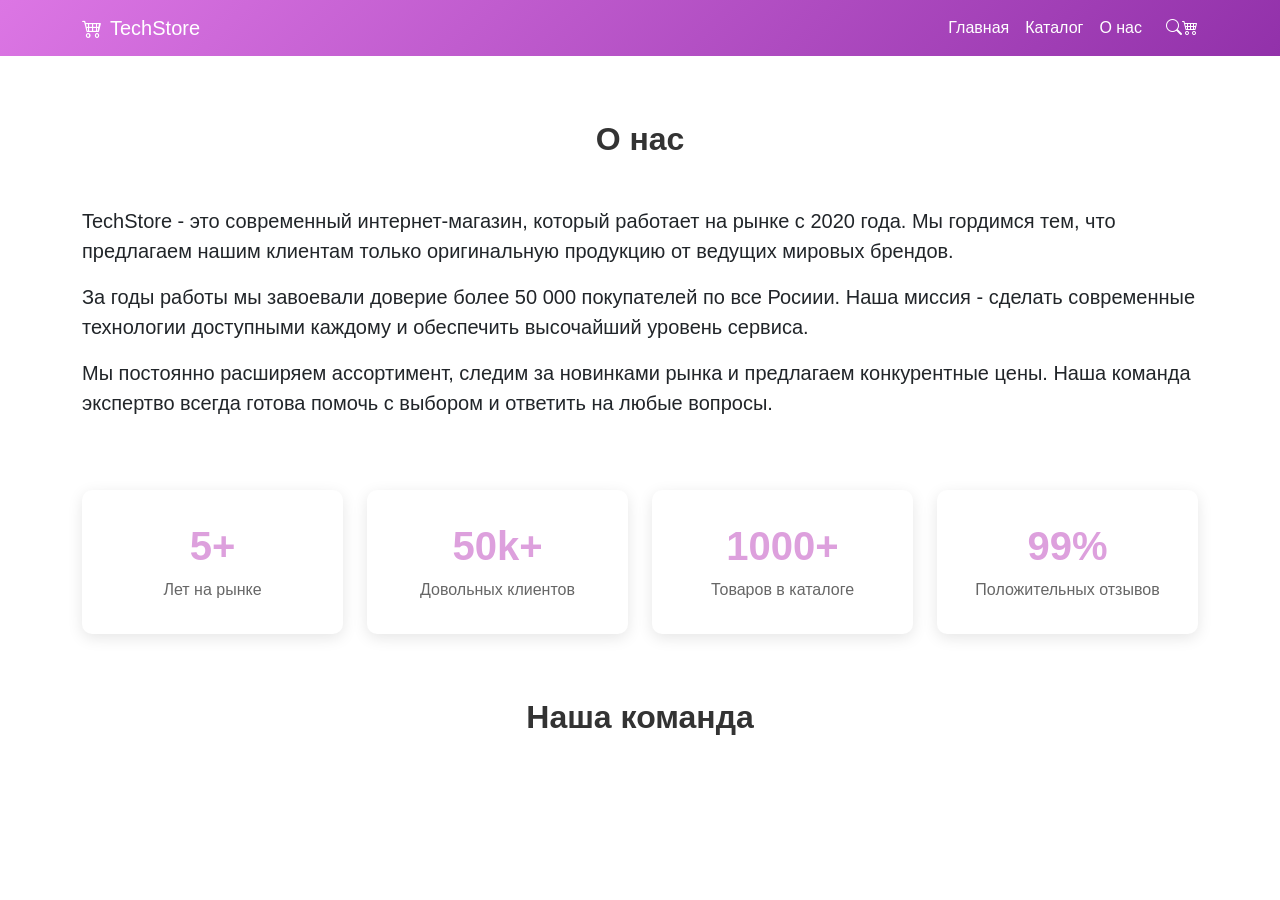
==== about.html @ 1abafa97 "Creating the about.html structure and the about us section" ====
<!DOCTYPE html>
<html lang="ru">
<head>
    <meta charset="UTF-8">
    <meta name="viewport" content="width=device-width, initial-scale=1.0">
    <title>TechStore - О нас</title>
    <!-- Bootstrap CSS -->
    <link rel="stylesheet" href="https://cdn.jsdelivr.net/npm/bootstrap-icons@1.11.3/font/bootstrap-icons.min.css" />
    
    <link
    href="https://cdn.jsdelivr.net/npm/bootstrap@5.3.8/dist/css/bootstrap.min.css"
    rel="stylesheet"
    integrity="sha384-sRIl4kxILFvY47J16cr9ZwB07vP4J8+LH7qKQnuqkuIAvNWLzeN8tE5YBujZqJLB"
    crossorigin="anonymous"
    />

    <!-- Custom CSS -->
    <link rel="stylesheet" href="css/style.css"/>
</head>
<body>
    <!--- Навигация --->
    <nav class="navbar navbar-expand-lg bg-custom">
        <div class="container">
            <a class="navbar-brand" href="index.html">
                <i class="bi bi-cart4 me-2"></i>TechStore
            </a>
            <button class="navbar-toggler" type="button" data-bs-toggle="collapse" data-bs-target="#navbarNav">
                <span class="navbar-toggler-icon"></span>
            </button>
            <div class="collapse navbar-collapse" id="navbarNav">
                <ul class="navbar-nav ms-auto">
                    <li class="nav-item"><a class="nav-link" href="index.html">Главная</a></li>
                    <li class="nav-item"><a class="nav-link" href="catalog.html">Каталог</a></li>
                    <li class="nav-item"><a class="nav-link" href="about.html">О нас</a></li>
                </ul>
                <div class="d-flex ms-3">
                    <a href="#" class="nav-link"><i class="bi bi-search"></i></a>
                    <a href="#" class="nav-link"><i class="bi bi-cart4"></i></a>
                </div>
            </div>
        </div>
    </nav>

    <!--- О нас --->
    <section class="achievement-section">
        <div class="container">
            <h2 class="section-title">О нас</h2>
            <p class="lead">
                <strong>TechStore</strong> - это современный интернет-магазин, который работает на рынке с 2020 года. Мы гордимся тем,
                что предлагаем нашим клиентам только оригинальную продукцию от ведущих мировых брендов.
            </p>
            <p class="lead">
                За годы работы мы завоевали доверие более <strong>50 000 покупателей</strong> по все Росиии. Наша миссия - сделать современные технологии
                доступными каждому и обеспечить высочайший уровень сервиса.
            </p>
            <p class="lead">
                Мы постоянно расширяем ассортимент, следим за новинками рынка и предлагаем конкурентные цены. Наша команда экспертво всегда готова помочь
                с выбором и ответить на любые вопросы. 
            </p>

            <div class="row g-4 mt-5">
                <div class="col-md-6 col-lg-3">
                    <div class="achievement-card">
                        <h2 class="achievement-number">5+</h2>
                        <p class="achievement-text">Лет на рынке</p>
                    </div>
                </div>

                <div class="col-md-6 col-lg-3">
                    <div class="achievement-card">
                        <h2 class="achievement-number">50k+</h2>
                        <p class="achievement-text">Довольных клиентов</p>
                    </div>
                </div>

                <div class="col-md-6 col-lg-3">
                    <div class="achievement-card">
                        <h2 class="achievement-number">1000+</h2>
                        <p class="achievement-text">Товаров в каталоге</p>
                    </div>
                </div>

                <div class="col-md-6 col-lg-3">
                    <div class="achievement-card">
                        <h2 class="achievement-number">99%</h2>
                        <p class="achievement-text">Положительных отзывов</p>
                    </div>
                </div>
            </div>
        </div>
    </section>

    <section class="team-section">
        <div class="container">
            <h2 class="section-title">Наша команда</h2>

            <div class="row g-4">
                <div class="col-md-6 col-lg-4">
                    <div class="team-card">
                        
                    </div>
                </div>
            </div>
        </div>
    </section>
    <script src="https://cdn.jsdelivr.net/npm/bootstrap@5.3.2/dist/js/bootstrap.bundle.min.js"></script>
</body>
</html>
---- css/style.css ----
body {
    font-family: 'Segoe UI', Tahoma, Geneva, Verdana, sans-serif;
}

section {
    scroll-margin-top: 70px;
}

.bg-custom {
    /* background-color: #b385f0; */
    background: linear-gradient(135deg, #dc76e4 0%, #9231aa 100%);
}

.navbar-brand, .navbar-nav .nav-link, d-flex, .nav-link {
    color: white;
}

.navbar-nav .nav-link:hover,
.container .navbar-brand:hover,  
.d-flex .nav-link:hover{
    color: #ff07de;
}

.section-title {
    text-align: center;
    margin-bottom: 3rem;
    font-weight: bold;
    color: #333;
}

.hero-section {
    background: linear-gradient(135deg, #e485ec 0%, #471753 100%);
    min-height: 30vh;
    padding-top: 76px;
    padding-bottom: 4rem;
    display: flex;
    align-items: center;
    text-align: center;
    color: white;
}

.hero-title {
    font-size: 3rem;
    font-weight: bold;
    margin-bottom: 1rem;
}

.hero-text {
    font-size: 1.25rem;
    margin-bottom: 1.5rem;
}

.btn-custom {
    display: inline-block;
    background-color: plum;
    color: white;
    padding: 12px 30px;
    border-radius: 30px;
    font-size: 1.1rem;
    font-weight: 500;
    text-decoration: none;
    transition: all 0.3 ease;
    border: none;
    cursor: pointer;
}

.btn-custom:hover {
    transform: translateY(-3px);
    box-shadow: 0 6px 20px rgba(0, 0, 0, 0.3);
    background-color: #ff07de;
    
}

.popular-product {
    padding-top: 4rem;
    padding-bottom: 4rem;
}

.product-card {
    border: none;
    border-radius: 10px;
    overflow: hidden;
    box-shadow: 0 4px 15px rgba(0, 0, 0, 0.1);
    transition: transform 0.3s ease, box-shadow 0.3s ease;
    margin-bottom: 1rem;
    background: white;
}

.product-card:hover {
    transform: translateY(-10px);
    box-shadow: 0 10px 30px rgba(0, 0, 0, 0.2);
    cursor: pointer;
}

.product-img {
    width: 100%;
    height: 300px;
    display: block;
}

.product-card-body {
    padding: 1rem;
}

.product-card-title {
    margin-bottom: 0.5rem;
    font-weight: 600;
    color: #333;
}

.product-card-text {
    color: #6c757d;
    margin-bottom: 0;
}

.btn-cart {
    background-color: plum;
    color: white;
    padding: 10px 20px;
    border-radius: 25px;
    border: none;
    cursor: pointer;
    width: 100%;
    margin-top: auto;
}

.btn-cart:hover {
    background-color: #ff07de;
    transform: translateY(-2px);
    box-shadow: 0 4px 10px rgba(0, 0, 0, 0.2);
}

.badge {
    font-size: 15px;
}

.rating-count {
    color: #6c757d;
}

.benefit-card {
    text-align: center;
    padding: 2rem 1rem;
    background: white;
    border-radius: 10px;
    box-shadow: 0 4px 15px rgba(0, 0, 0, 0.1);
    height: 100%;
    transition: transform 0.3s ease
}

.benefit-card:hover {
    transform: scale(1.02);
}

.benefit-icon {
    font-size: 3rem;
    color: plum;
    margin-bottom: 1rem;
    display: block;
}

.benefit-title {
    font-weight: 600;
    margin-bottom: 0.5rem;
    color: #333;
}

.benefit-text {
    color: #666;
}

.achievement-section {
    padding-top: 4rem;
    padding-bottom: 4rem;
}

.achievement-card {
    text-align: center;
    padding: 2rem 1rem;
    background: white;
    border-radius: 10px;
    box-shadow: 0 4px 15px rgba(0, 0, 0, 0.1);
    height: 100%;
    transition: transform 0.3 ease;
}

.achievement-card:hover {
    transform: scale(1.02);
}

.achievement-number {
    font-size: 2.5rem;
    font-weight: bold;
    color: plum;
    margin-bottom: 0.5rem;
    line-height: 1.2;
}

.achievement-text {
    color: #666;
    font-size: 1rem;
    margin-bottom: 0;
}
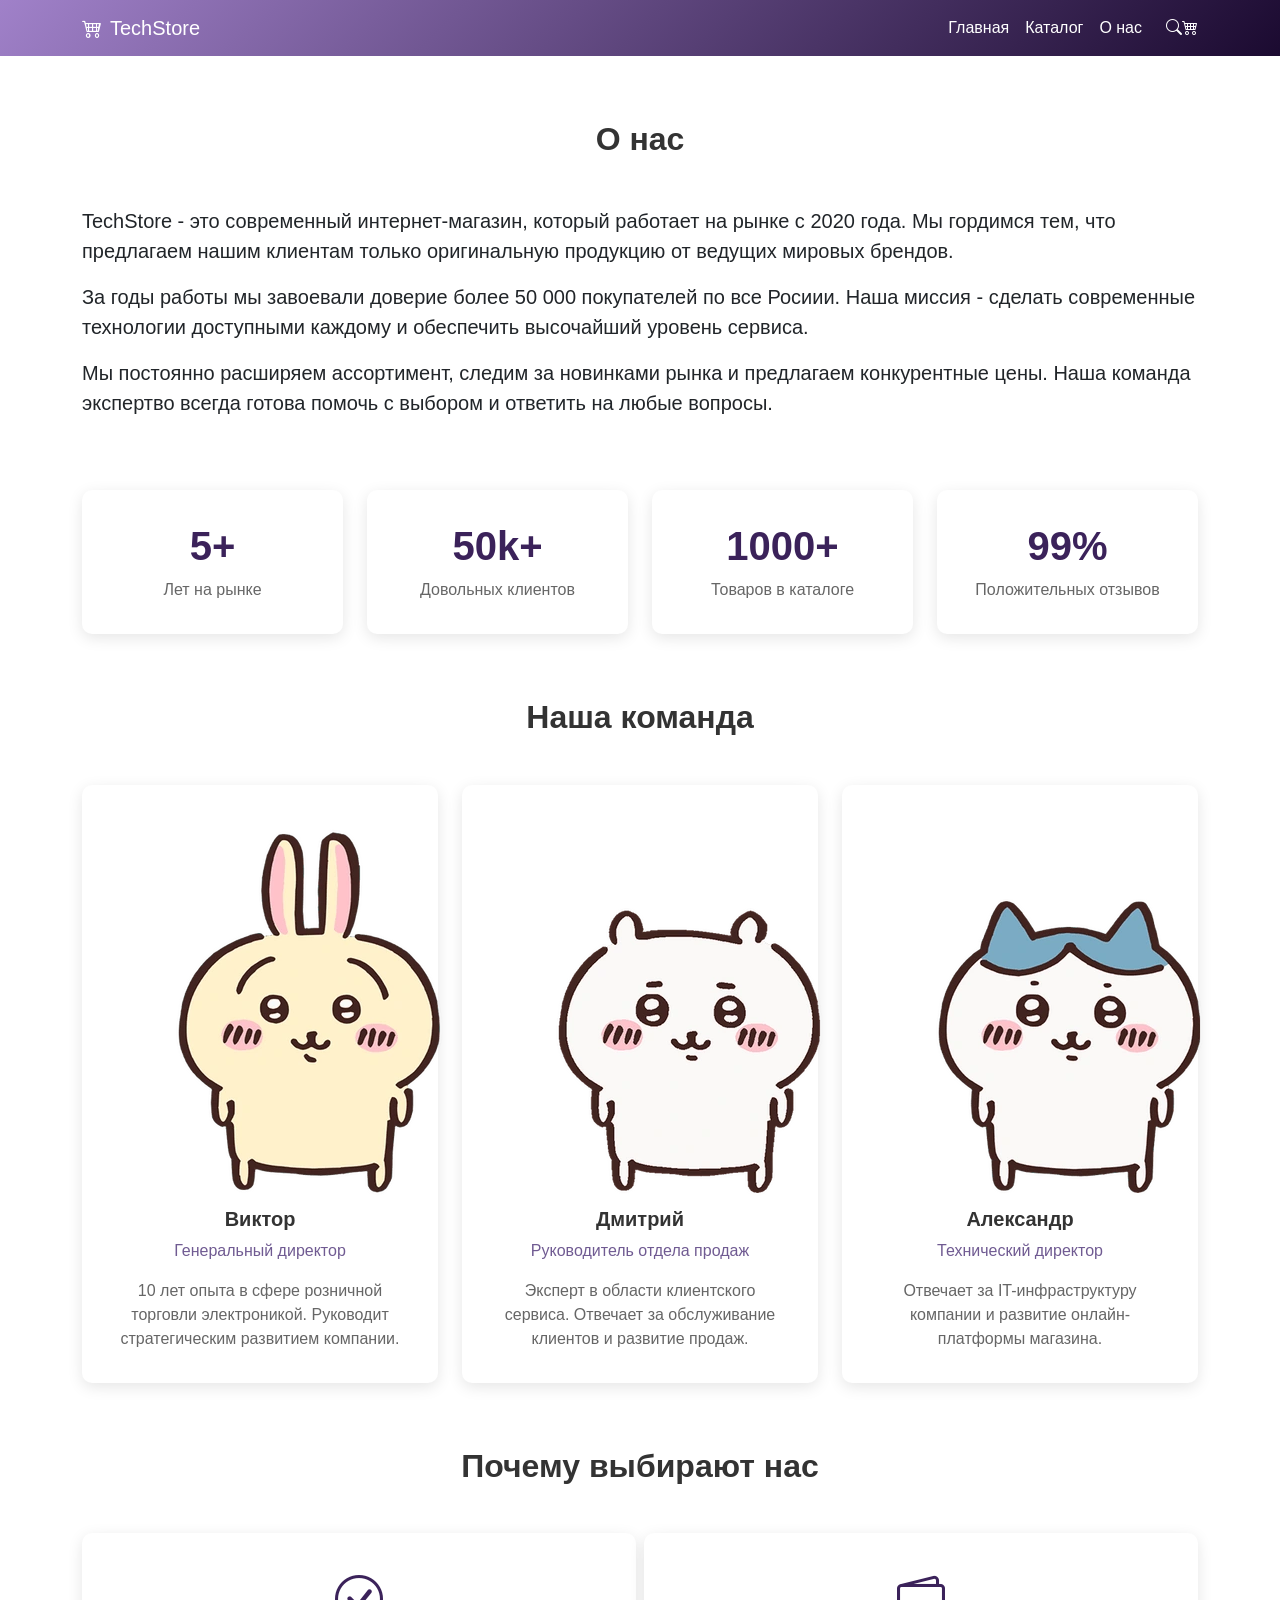
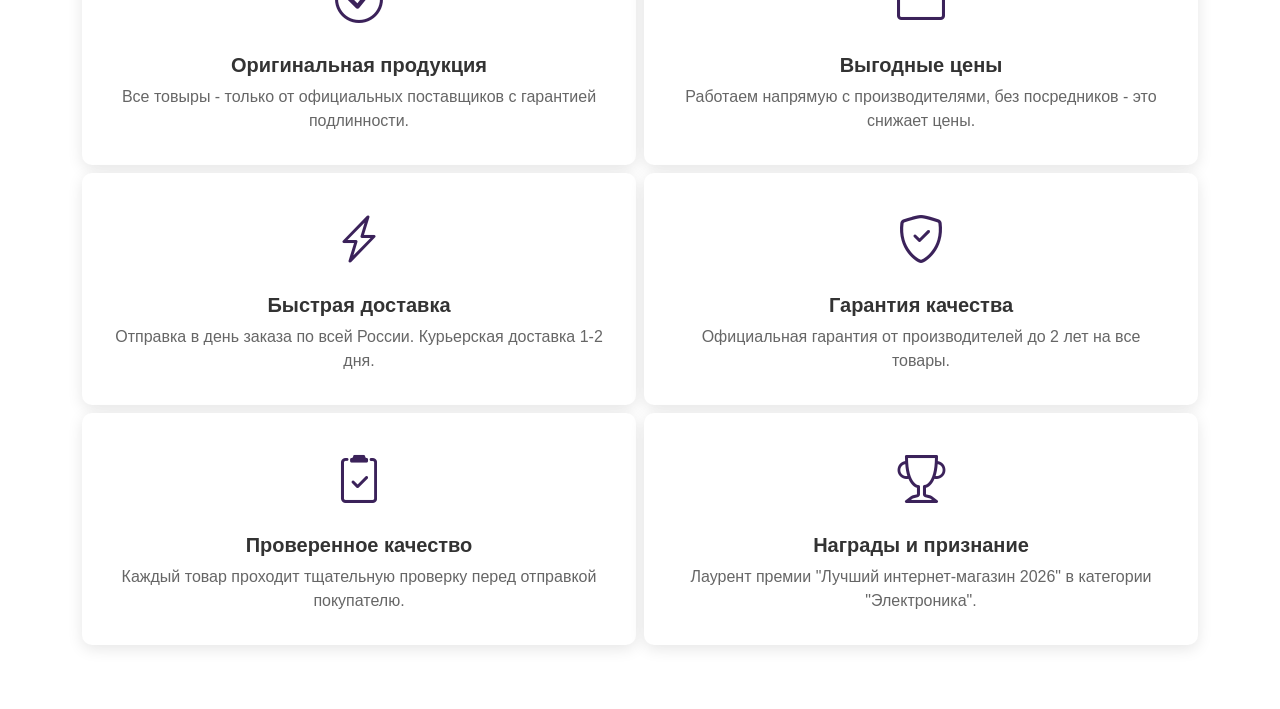
==== commit ad9729d0: "Creating the complete about.html file structure and styles" ====
--- a/about.html
+++ b/about.html
@@ -90,14 +90,126 @@
         </div>
     </section>
 
+    <!--- Наша команда --->
     <section class="team-section">
         <div class="container">
             <h2 class="section-title">Наша команда</h2>
 
             <div class="row g-4">
+                <!--- Работник 1 --->
                 <div class="col-md-6 col-lg-4">
                     <div class="team-card">
-                        
+                        <img src="/img/about/worker1.png" class="team-img" alt="Виктор">
+                        <h5 class="team-name">Виктор</h5>
+                        <p class="team-position">Генеральный директор</p>
+                        <p class="team-text">10 лет опыта в сфере розничной торговли электроникой. Руководит стратегическим развитием компании.</p>
+                    </div>
+                </div>
+
+                <!--- Работник 2 --->
+                <div class="col-md-6 col-lg-4">
+                    <div class="team-card">
+                        <img src="/img/about/worker2.png" class="team-img" alt="Дмитрий">
+                        <h5 class="team-name">Дмитрий</h5>
+                        <p class="team-position">Руководитель отдела продаж</p>
+                        <p class="team-text">Эксперт в области клиентского сервиса. Отвечает за обслуживание клиентов и развитие продаж.</p>
+                    </div>
+                </div>
+
+                <!--- Работник 3 --->
+                <div class="col-md-6 col-lg-4">
+                    <div class="team-card">
+                        <img src="/img/about/worker3.png" class="team-img" alt="Виталий">
+                        <h5 class="team-name">Александр</h5>
+                        <p class="team-position">Технический директор</p>
+                        <p class="team-text">Отвечает за IT-инфраструктуру компании и развитие онлайн-платформы магазина.</p>
+                    </div>
+                </div>
+            </div>
+        </div>
+    </section>
+
+    <!--- Почему выбирают нас --->
+    <section class="choice-section">
+        <div class="container">
+            <h2 class="section-title">Почему выбирают нас</h2>
+            <div class="row g-2">
+
+                <!--- Преимущество 1 --->
+                <div class="col-md-6 col-lg-6">
+                    <div class="advantage-card">
+                        <div class="advantage-icon">
+                            <i class="bi bi-check-circle"></i>
+                        </div>
+                        <div class="advantage-content">
+                            <h5 class="advantage-title">Оригинальная продукция</h5>
+                            <p class="advantage-text">Все товыры - только от официальных поставщиков с гарантией подлинности.</p>
+                        </div>
+                    </div>
+                </div>
+
+                <!--- Преимущество 2 --->
+                <div class="col-md-6 col-lg-6">
+                    <div class="advantage-card">
+                        <div class="advantage-icon">
+                            <i class="bi bi-wallet2"></i>
+                        </div>
+                        <div class="advantage-content">
+                            <h5 class="advantage-title">Выгодные цены</h5>
+                            <p class="advantage-text">Работаем напрямую с производителями, без посредников - это снижает цены.</p>
+                        </div>
+                    </div>
+                </div>
+
+                <!--- Преимущество 3 --->
+                <div class="col-md-6 col-lg-6">
+                    <div class="advantage-card">
+                        <div class="advantage-icon">
+                            <i class="bi bi-lightning-charge"></i>
+                        </div>
+                        <div class="advantage-content">
+                            <h5 class="advantage-title">Быстрая доставка</h5>
+                            <p class="advantage-text">Отправка в день заказа по всей России. Курьерская доставка 1-2 дня.</p>
+                        </div>
+                    </div>
+                </div>
+
+                <!--- Преимущество 4 --->
+                <div class="col-md-6 col-lg-6">
+                    <div class="advantage-card">
+                        <div class="advantage-icon">
+                            <i class="bi bi-shield-check"></i>
+                        </div>
+                        <div class="advantage-content">
+                            <h5 class="advantage-title">Гарантия качества</h5>
+                            <p class="advantage-text">Официальная гарантия от производителей до 2 лет на все товары.</p>
+                        </div>
+                    </div>
+                </div>
+
+                <!--- Преимущество 5 --->
+                <div class="col-md-6 col-lg-6">
+                    <div class="advantage-card">
+                        <div class="advantage-icon">
+                            <i class="bi bi-clipboard2-check"></i>
+                        </div>
+                        <div class="advantage-content">
+                            <h5 class="advantage-title">Проверенное качество</h5>
+                            <p class="advantage-text">Каждый товар проходит тщательную проверку перед отправкой покупателю.</p>
+                        </div>
+                    </div>
+                </div>
+
+                <!--- Преимущество 6 --->
+                <div class="col-md-6 col-lg-6">
+                    <div class="advantage-card">
+                        <div class="advantage-icon">
+                            <i class="bi bi-trophy"></i>
+                        </div>
+                        <div class="advantage-content">
+                            <h5 class="advantage-title">Награды и признание</h5>
+                            <p class="advantage-text">Лаурент премии "Лучший интернет-магазин 2026" в категории "Электроника".</p>
+                        </div>
                     </div>
                 </div>
             </div>
--- a/css/style.css
+++ b/css/style.css
@@ -8,7 +8,7 @@
 
 .bg-custom {
     /* background-color: #b385f0; */
-    background: linear-gradient(135deg, #dc76e4 0%, #9231aa 100%);
+    background: linear-gradient(135deg, #a081c9 0%, #1b0a30 100%);
 }
 
 .navbar-brand, .navbar-nav .nav-link, d-flex, .nav-link {
@@ -18,7 +18,7 @@
 .navbar-nav .nav-link:hover,
 .container .navbar-brand:hover,  
 .d-flex .nav-link:hover{
-    color: #ff07de;
+    color: #8033fd;
 }
 
 .section-title {
@@ -29,7 +29,11 @@
 }
 
 .hero-section {
-    background: linear-gradient(135deg, #e485ec 0%, #471753 100%);
+    /* background: linear-gradient(135deg, #e485ec 0%, #471753 100%); */
+    background: url(/img/background/background1.png);
+    background-size: cover;
+    background-position: center;
+    background-repeat: no-repeat;
     min-height: 30vh;
     padding-top: 76px;
     padding-bottom: 4rem;
@@ -52,7 +56,7 @@
 
 .btn-custom {
     display: inline-block;
-    background-color: plum;
+    background-color: rgb(59, 34, 90);
     color: white;
     padding: 12px 30px;
     border-radius: 30px;
@@ -67,7 +71,7 @@
 .btn-custom:hover {
     transform: translateY(-3px);
     box-shadow: 0 6px 20px rgba(0, 0, 0, 0.3);
-    background-color: #ff07de;
+    background-color: #705b92;
     
 }
 
@@ -114,7 +118,7 @@
 }
 
 .btn-cart {
-    background-color: plum;
+    background-color: rgb(59, 34, 90);
     color: white;
     padding: 10px 20px;
     border-radius: 25px;
@@ -125,7 +129,7 @@
 }
 
 .btn-cart:hover {
-    background-color: #ff07de;
+    background-color: #705b92;
     transform: translateY(-2px);
     box-shadow: 0 4px 10px rgba(0, 0, 0, 0.2);
 }
@@ -154,7 +158,7 @@
 
 .benefit-icon {
     font-size: 3rem;
-    color: plum;
+    color: rgb(59, 34, 90);
     margin-bottom: 1rem;
     display: block;
 }
@@ -191,7 +195,7 @@
 .achievement-number {
     font-size: 2.5rem;
     font-weight: bold;
-    color: plum;
+    color: rgb(59, 34, 90);
     margin-bottom: 0.5rem;
     line-height: 1.2;
 }
@@ -200,4 +204,85 @@
     color: #666;
     font-size: 1rem;
     margin-bottom: 0;
+}
+
+.team-card {
+    text-align: center;
+    padding: 2rem;
+    background: white;
+    border-radius: 10px;
+    box-shadow: 0 4px 15px rgba(0, 0, 0, 0.1);
+    transition: transform 0.3 ease;
+    height: 100%;
+}
+
+.team-card:hover {
+    transform: translateY(-5px);
+    box-shadow: 0 4px 15px rgba(0, 0, 0, 0.1);
+}
+.team-img {
+    width: 200;
+    height: 200;
+}
+
+.team-name {
+    font-size: 1.25rem;
+    font-weight: 600;
+    margin-bottom: 0.5rem;
+    color: #333;
+}
+
+.team-position {
+    color: #705b92;
+    font-size: 1rem;
+    margin-bottom: 1rem;
+}
+
+.team-text {
+    color: #666;
+    font-size: 1rem;
+    margin-bottom: 0;
+}
+
+.choice-section {
+    padding-top: 4rem;
+    padding-bottom: 4rem;
+}
+
+.advantage-card {
+    text-align: center;
+    padding: 2rem;
+    background: white;
+    border-radius: 10px;
+    box-shadow: 0 4px 15px rgba(0, 0, 0, 0.1);
+    transition: transform 0.3 ease;
+    height: 100%;
+}
+
+.advantage-card:hover {
+    transform: translatey(-5px);
+    box-shadow: 0 4px 15px rgba(0, 0, 0, 0.1);
+}
+
+.advantage-icon {
+    font-size: 3rem;
+    color: rgb(59, 34, 90);
+    margin-bottom: 1rem;
+    display: block;
+}
+
+.advantage-content {
+    flex-grow: 1;
+}
+
+.advantage-title {
+    font-weight: 600;
+    margin-bottom: 0.5rem;
+    color: #333;
+}
+
+.advantage-text {
+    color: #666;
+    font-size: 1rem;
+    margin-bottom: 0;
 }
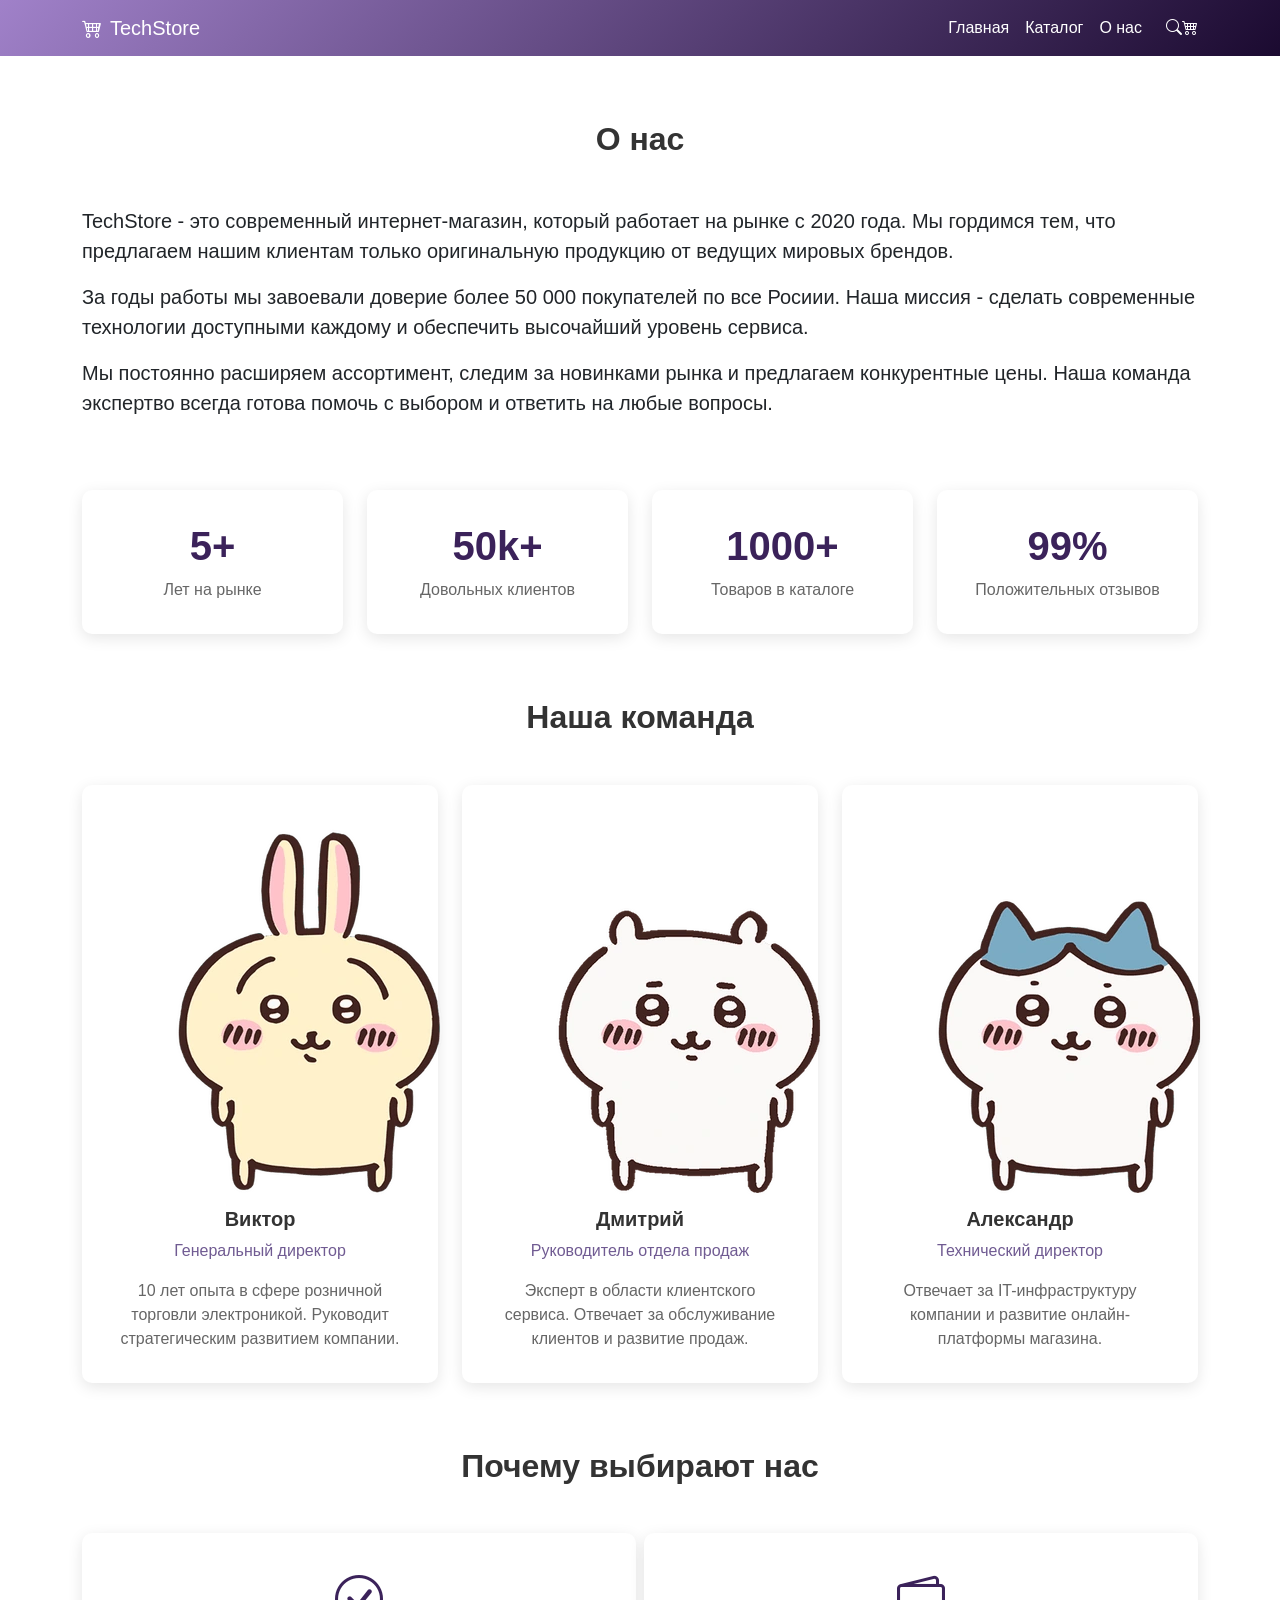
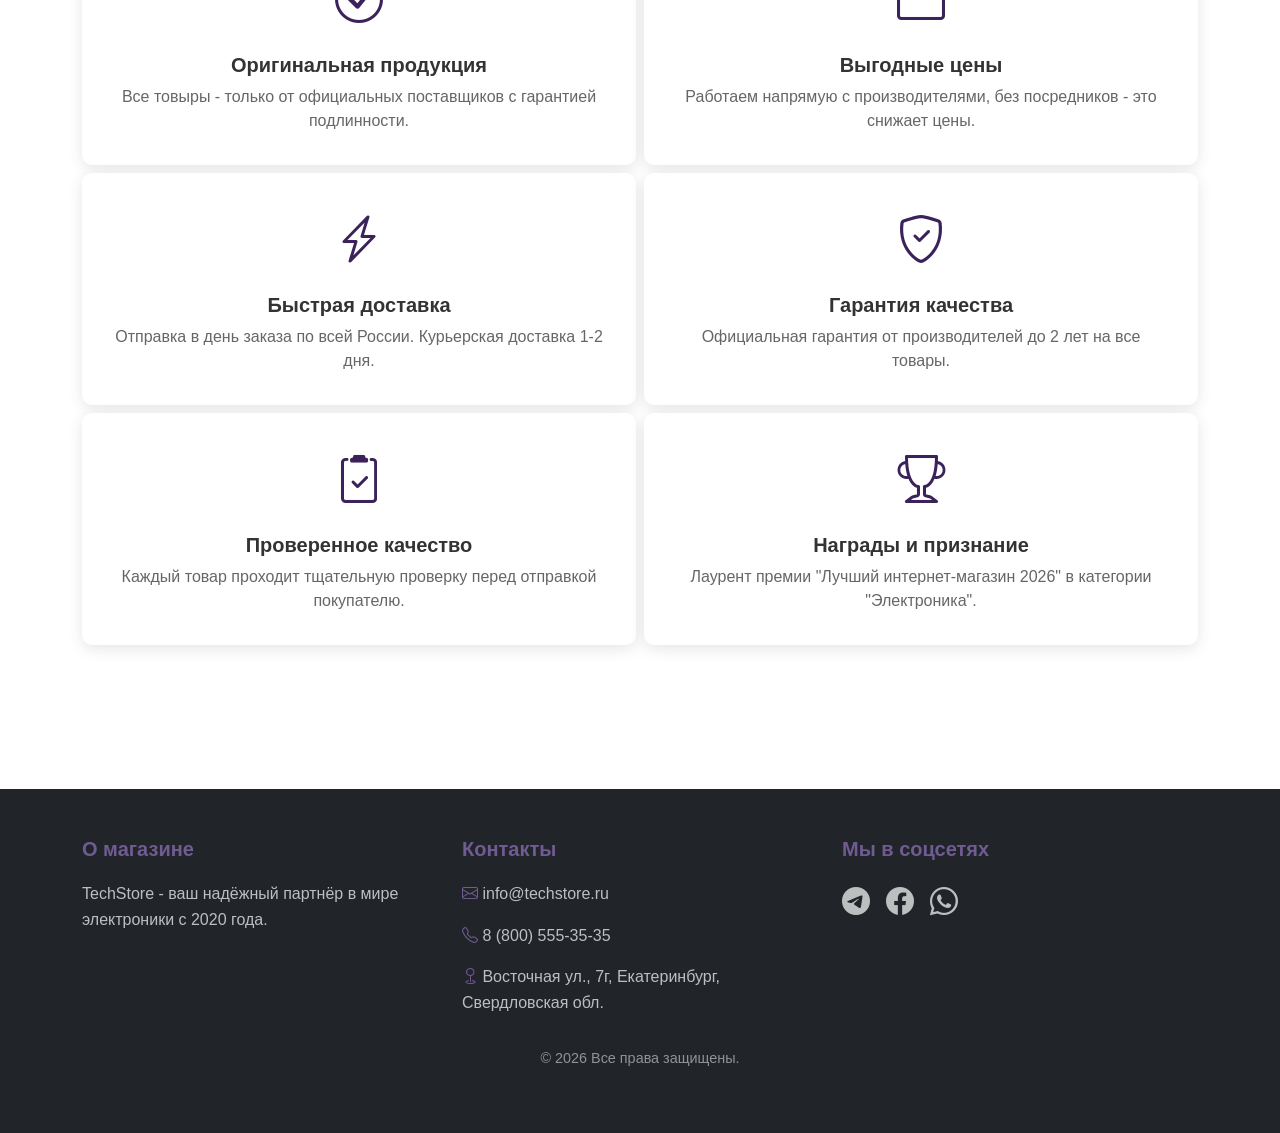
==== commit 8fec5eb5: "Creating and styling a footer" ====
--- a/about.html
+++ b/about.html
@@ -215,6 +215,33 @@
             </div>
         </div>
     </section>
+
+    <!--- Footer --->
+    <footer class="footer">
+        <div class="container">
+            <div class="row footer-row">
+                <div class="col-md-4 footer-col">
+                    <h5 class="footer-title">О магазине</h5>
+                    <p class="footer-text">TechStore - ваш надёжный партнёр в мире электроники с 2020 года.</p>
+                </div>
+                <div class="col-md-4 footer-col">
+                    <h5 class="footer-title">Контакты</h5>
+                    <p class="footer-text"><i class="bi bi-envelope"></i> info@techstore.ru</p>
+                    <p class="footer-text"><i class="bi bi-telephone"></i> 8 (800) 555-35-35</p>
+                    <p class="footer-text"><i class="bi bi-geo"></i> Восточная ул., 7г, Екатеринбург, Свердловская обл.</p>
+                    <p class="footer-copyright">&copy; 2026 Все права защищены.</p>
+                </div>
+                <div class="col-md-4 footer-col">
+                    <h5 class="footer-title">Мы в соцсетях</h5>
+                    <div class="social-links">
+                        <a href="#" class="social-link"><i class="bi bi-telegram"></i></a>
+                        <a href="#" class="social-link"><i class="bi bi bi-facebook"></i></a>
+                        <a href="#" class="social-link"><i class="bi bi-whatsapp"></i></a>
+                    </div>
+                </div>
+            </div>
+        </div>
+    </footer>
     <script src="https://cdn.jsdelivr.net/npm/bootstrap@5.3.2/dist/js/bootstrap.bundle.min.js"></script>
 </body>
 </html>
--- a/css/style.css
+++ b/css/style.css
@@ -285,4 +285,70 @@
     color: #666;
     font-size: 1rem;
     margin-bottom: 0;
+}
+
+.footer {
+    margin-top: 5rem;
+    background-color: #212529;
+    color: white;
+    padding: 3rem 0 1.5rem;
+}
+
+.footer-row {
+    display: flex;
+}
+
+.footer-col {
+    margin-bottom: 1.5rem;
+}
+
+.footer-title {
+    color: #705b92;
+    margin-bottom: 1.25rem;
+    font-weight: 600;
+}
+
+.footer-text {
+    color: rgba(255, 255, 255, 0.7);
+    line-height: 1.6;
+}
+
+.footer-text i {
+    color: #705b92;
+}
+
+.footer-copyright {
+    margin-top: 2rem;
+    text-align: center;
+    color: rgba(255, 255, 255, 0.5);
+    font-size: 0.9rem;
+}
+
+.footer-links {
+    list-style: none;
+    padding: 0;
+    margin: 0;
+}
+
+.footer-link {
+    color: rgba(255, 255, 255, 0.7);
+    text-decoration: none;
+    transition: color 0.3s ease;
+    line-height: 2;
+}
+
+.social-links {
+    display: flex;
+    gap: 1rem;
+}
+
+.social-link {
+    color: rgba(255, 255, 255, 0.7);
+    font-size: 1.75rem;
+    transition: color 0.3s ease;
+    text-decoration: none;
+}
+
+.social-link:hover {
+    color: #705b92;
 }
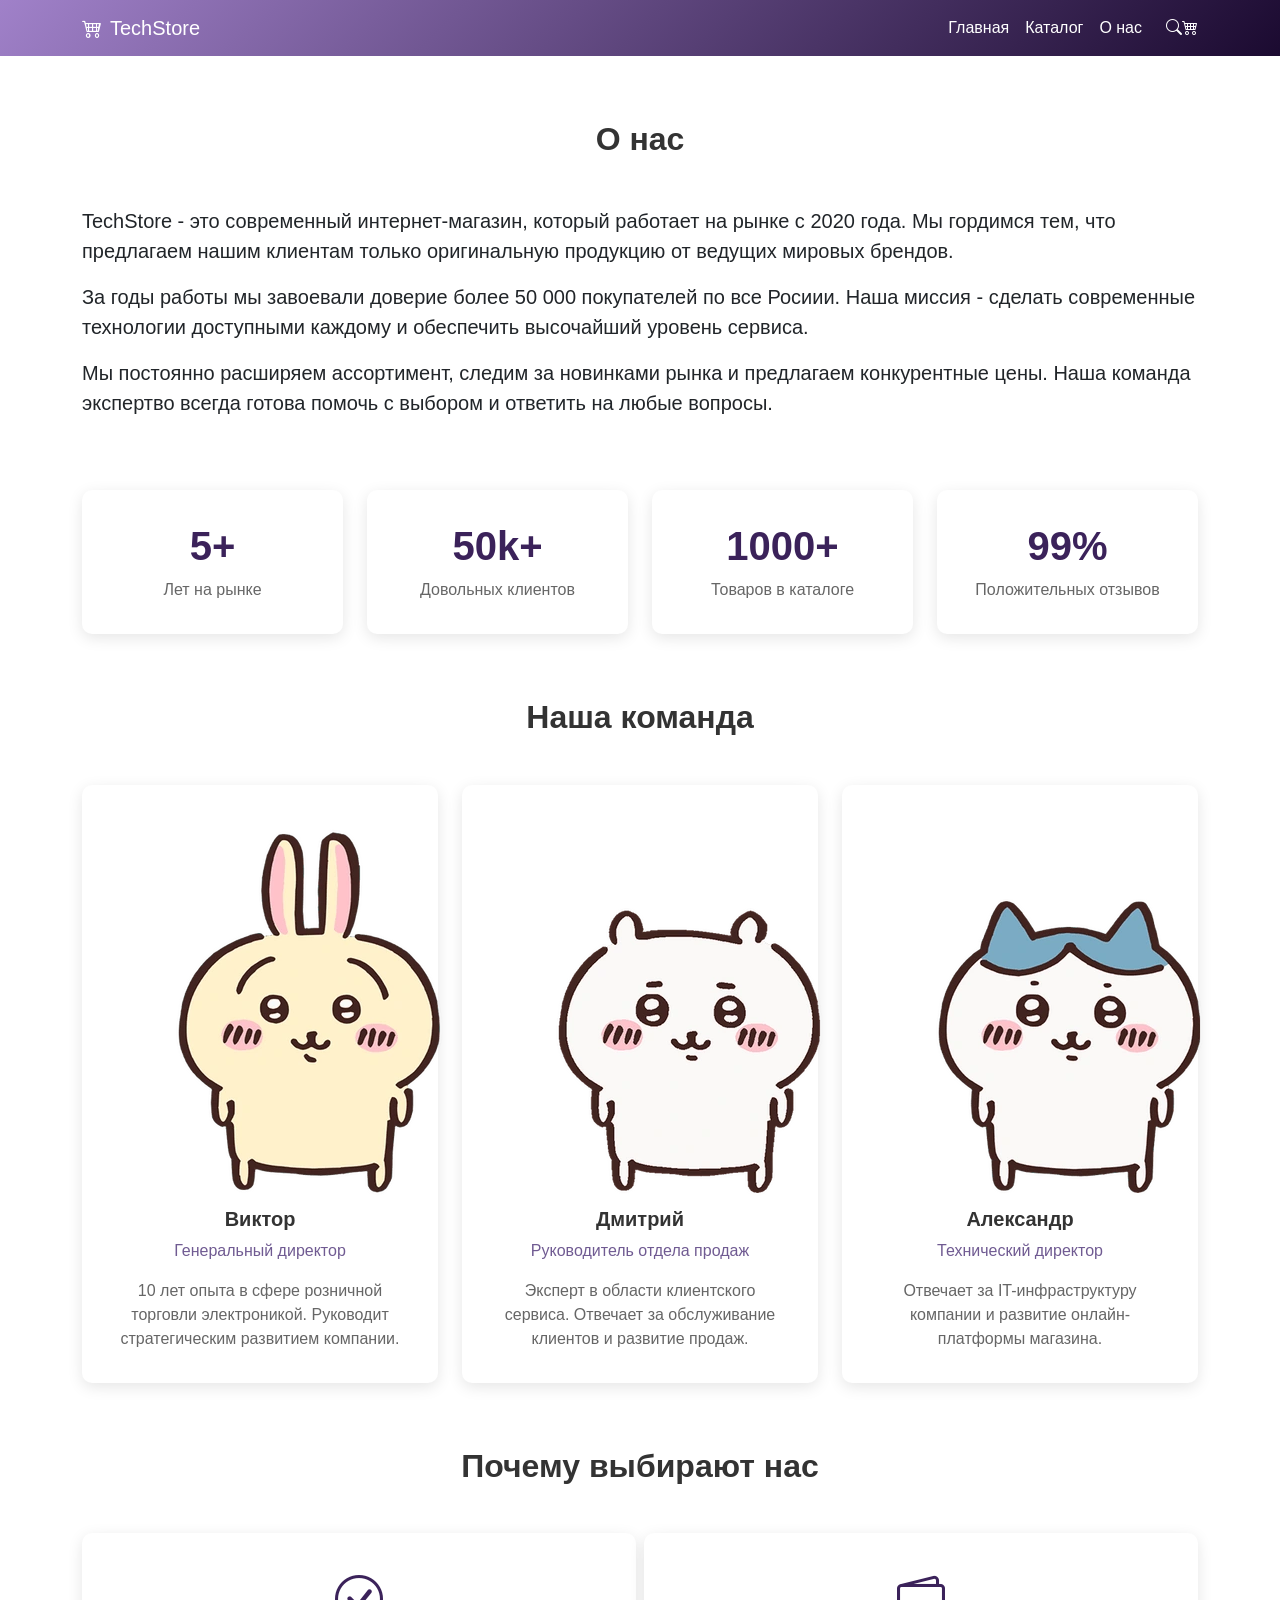
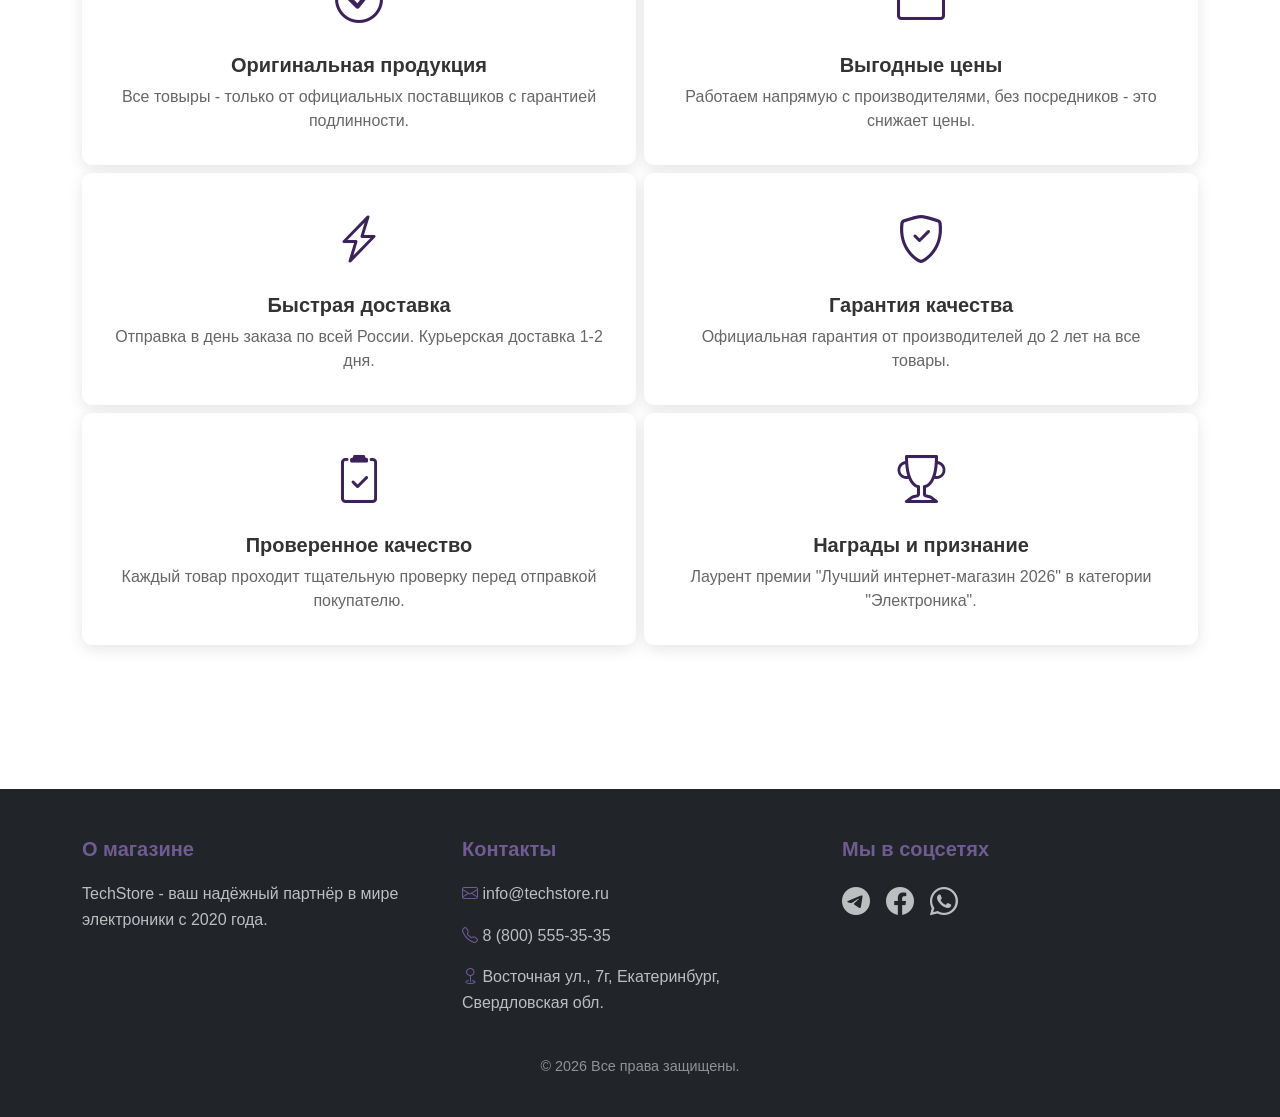
==== commit 5e6c6e81: "Update footer" ====
--- a/about.html
+++ b/about.html
@@ -229,7 +229,6 @@
                     <p class="footer-text"><i class="bi bi-envelope"></i> info@techstore.ru</p>
                     <p class="footer-text"><i class="bi bi-telephone"></i> 8 (800) 555-35-35</p>
                     <p class="footer-text"><i class="bi bi-geo"></i> Восточная ул., 7г, Екатеринбург, Свердловская обл.</p>
-                    <p class="footer-copyright">&copy; 2026 Все права защищены.</p>
                 </div>
                 <div class="col-md-4 footer-col">
                     <h5 class="footer-title">Мы в соцсетях</h5>
@@ -239,6 +238,7 @@
                         <a href="#" class="social-link"><i class="bi bi-whatsapp"></i></a>
                     </div>
                 </div>
+                <p class="footer-copyright">&copy; 2026 Все права защищены.</p>
             </div>
         </div>
     </footer>
--- a/css/style.css
+++ b/css/style.css
@@ -318,7 +318,6 @@
 }
 
 .footer-copyright {
-    margin-top: 2rem;
     text-align: center;
     color: rgba(255, 255, 255, 0.5);
     font-size: 0.9rem;
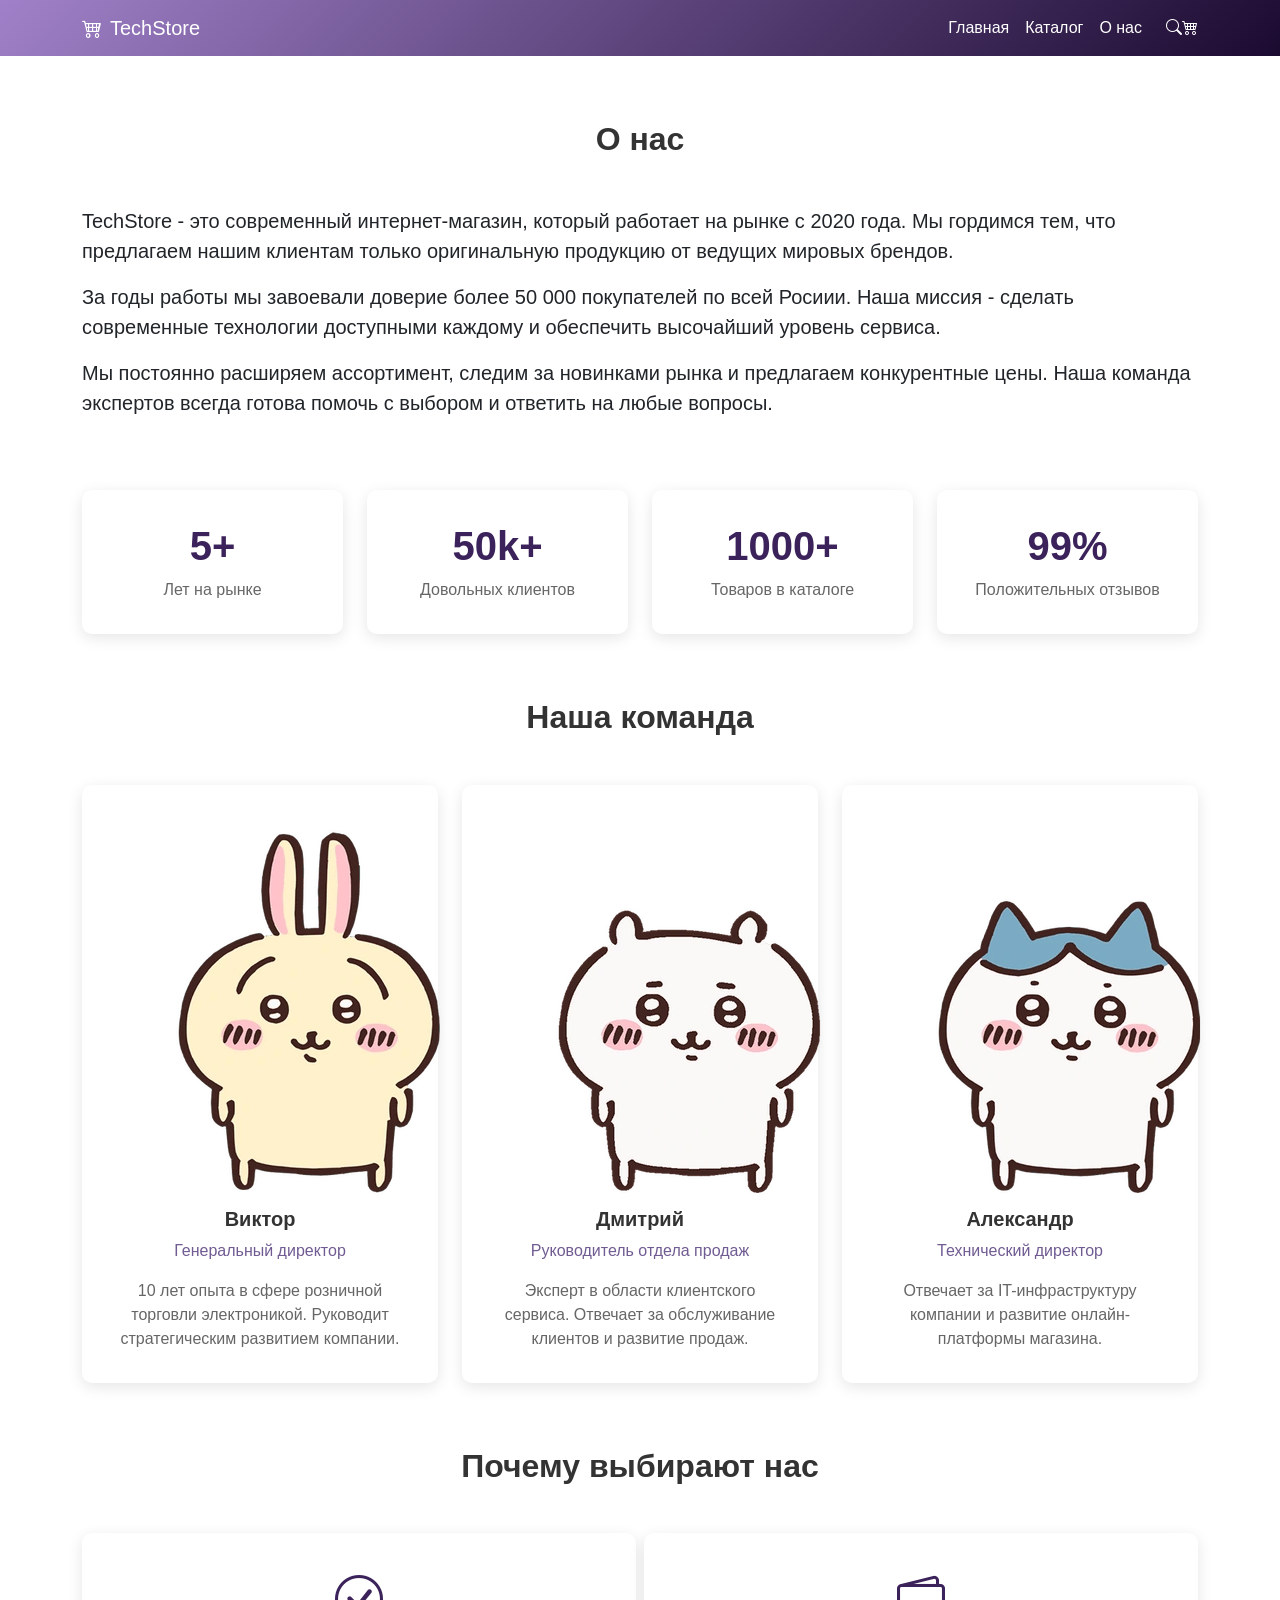
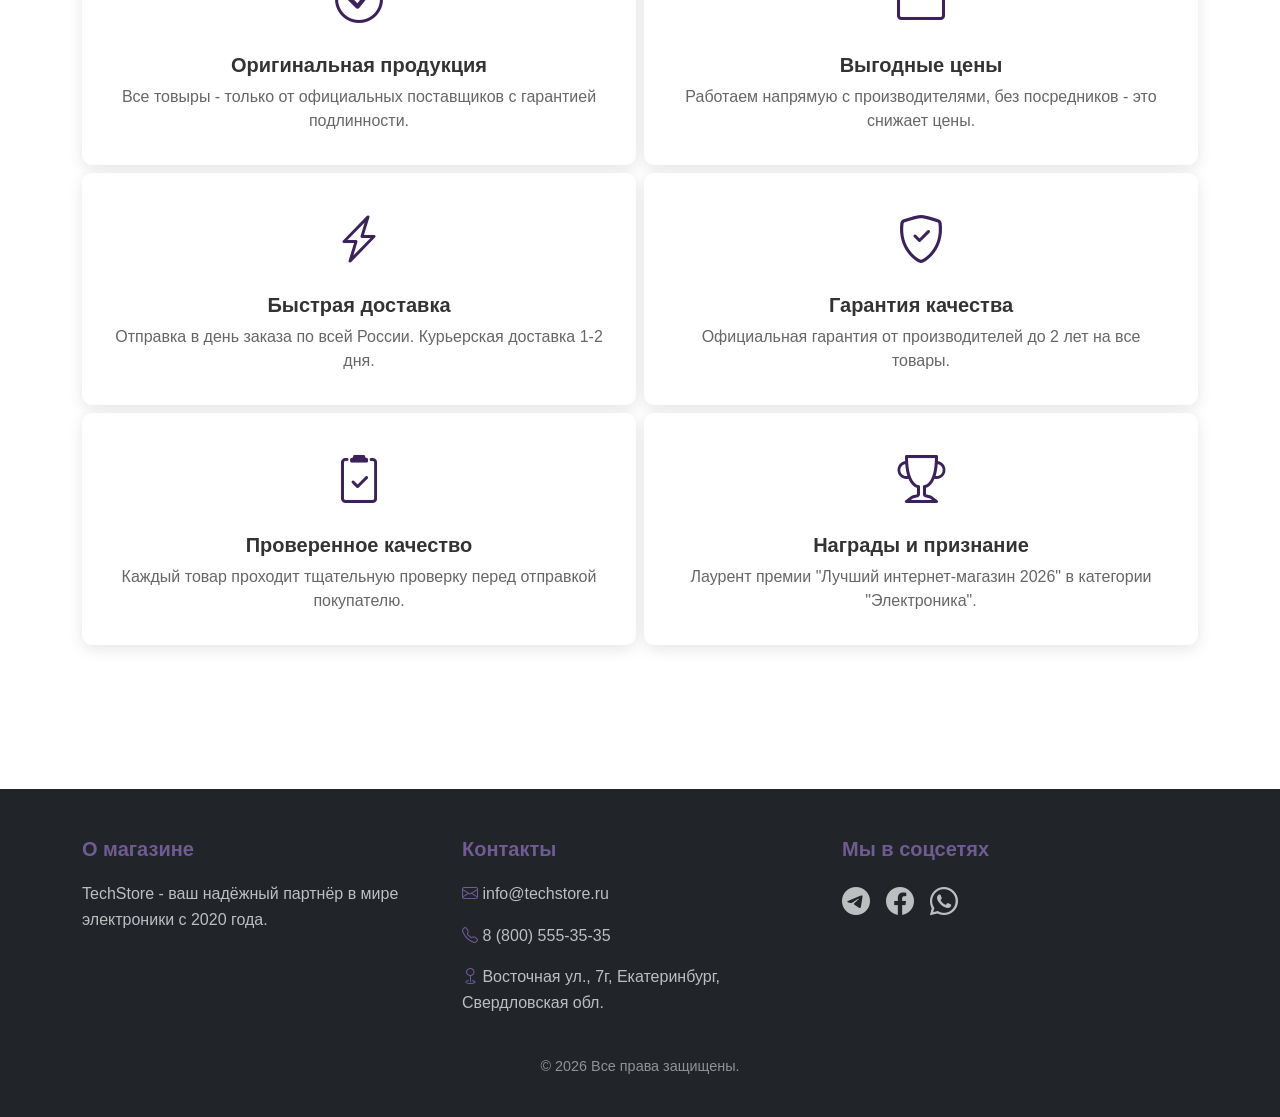
==== commit 6aa56877: "Correcting errors in the text and adding screenshots" ====
--- a/about.html
+++ b/about.html
@@ -50,11 +50,11 @@
                 что предлагаем нашим клиентам только оригинальную продукцию от ведущих мировых брендов.
             </p>
             <p class="lead">
-                За годы работы мы завоевали доверие более <strong>50 000 покупателей</strong> по все Росиии. Наша миссия - сделать современные технологии
+                За годы работы мы завоевали доверие более <strong>50 000 покупателей</strong> по всей Росиии. Наша миссия - сделать современные технологии
                 доступными каждому и обеспечить высочайший уровень сервиса.
             </p>
             <p class="lead">
-                Мы постоянно расширяем ассортимент, следим за новинками рынка и предлагаем конкурентные цены. Наша команда экспертво всегда готова помочь
+                Мы постоянно расширяем ассортимент, следим за новинками рынка и предлагаем конкурентные цены. Наша команда экспертов всегда готова помочь
                 с выбором и ответить на любые вопросы. 
             </p>
 
